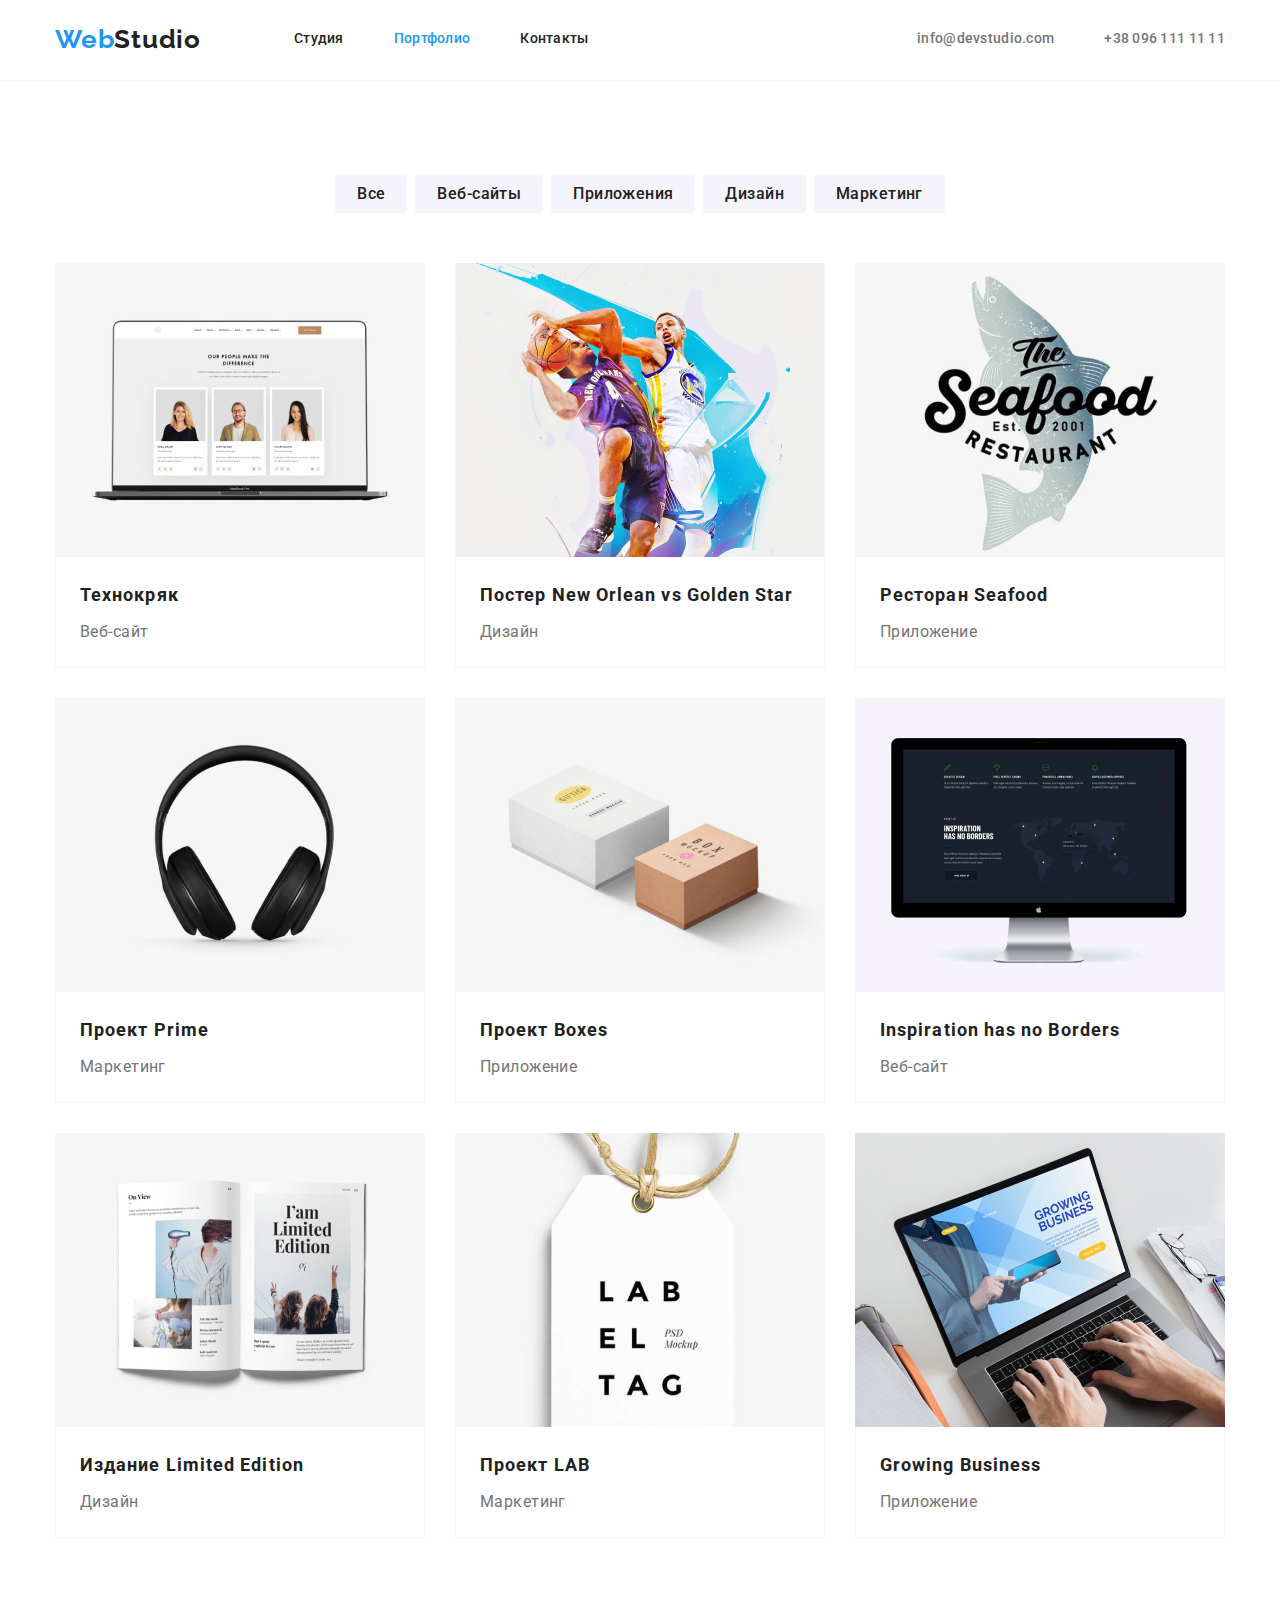
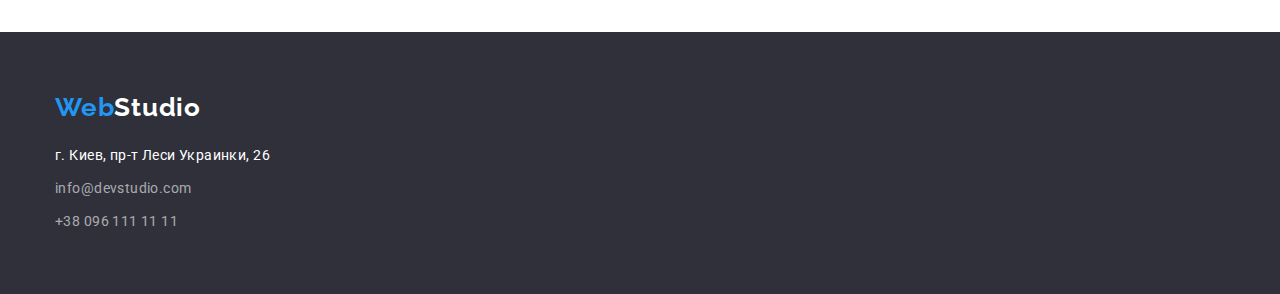
==== portfolio.html @ be69b0e4 "Копирует файлы из третьего дз" ====
<!DOCTYPE html>
<html lang="ru">
  <head>
    <meta charset="UTF-8" />
    <meta name="viewport" content="width=device-width, initial-scale=1.0" />
    <title>Портфолио</title>
    <link href="https://fonts.googleapis.com/css2?family=Raleway:wght@700&family=Roboto:wght@400;500;700;900&display=swap"
      rel="stylesheet" />
    <link rel="stylesheet" href="https://cdnjs.cloudflare.com/ajax/libs/modern-normalize/1.0.0/modern-normalize.min.css" />
    <link rel="stylesheet" href="./css/style.css" />
  </head>
  <body>
    <header class="header">
      <div class="container">
        <nav class="main-nav">
          <a class="link logo-link" href="./index.html" lang="en"><span class="web-word">Web</span>Studio</a>
    
          <ul class="nav-list list">
            <li class="item"><a class="link" href="./index.html">Студия</a></li>
            <li class="item">
              <a class="link active" href="./portfolio.html">Портфолио</a>
            </li>
            <li class="item"><a class="link" href="">Контакты</a></li>
          </ul>
        </nav>
        <address class="header-contacts">
          <a class="link" href="mailo:info@devstudio.com" lang="en">info@devstudio.com</a>
          <a class="link" href="tel:+380961111111">+38 096 111 11 11</a>
        </address>
      </div>
    </header>

    <main>
      <section class="projects-section">
        <div class="container">
          <h1 class="main-title" hidden>Наши проекты</h1>
          <ul class="list buttons">
            <li class="item">
              <button class="button" type="button">Все</button>
            </li>
            <li class="item">
              <button class="button" type="button">Веб-сайты</button>
            </li>
            <li class="item">
              <button class="button" type="button">Приложения</button>
            </li>
            <li class="item">
              <button class="button" type="button">Дизайн</button>
            </li>
            <li class="item">
              <button class="button" type="button">Маркетинг</button>
            </li>
          </ul>

          <ul class="list cards">
            <li class="card">
              <a class="link" href="">
                <div>
                  <img src="./images/project-01.jpg" alt="Ноутбук с открытым сайтом" width="370" height="294" />
                </div>
                <div class="sub-container">
                  <h2 class="title">Технокряк</h2>
                  <p class="text">Веб-сайт</p>
                </div>
              </a>
            </li>
            <li class="card">
              <a class="link" href="">
                <div>
                  <img src="./images/project-02.jpg" alt="Два баскетболиста с мячом" width="370" height="294" />
                </div>
                <div class="sub-container">
                  <h2 class="title">Постер <span lang="en">New Orlean vs Golden Star</span></h2>
                  <p class="text">Дизайн</p>
                </div>
              </a>
            </li>
            <li class="card">
              <a class="link" href="">
                <div>
                  <img src="./images/project-03.jpg" alt="Рыба с названием ресторана" width="370" height="294" />
                </div>
                <div class="sub-container">
                  <h2 class="title">Ресторан <span lang="en">Seafood</span></h2>
                  <p class="text">Приложение</p>
                </div>
              </a>
            </li>
            <li class="card">
              <a class="link" href="">
                <div>
                  <img src="./images/project-04.jpg" alt="Накладные наушники" width="370" height="294" />
                </div>
                <div class="sub-container">
                  <h2 class="title">Проект <span lang="en">Prime</span></h2>
                  <p class="text">Маркетинг</p>
                </div>
              </a>
            </li>
            <li class="card">
              <a class="link" href="">
                <div>
                  <img src="./images/project-05.jpg" alt="Две коробки с надписями" width="370" height="294" />
                </div>
                <div class="sub-container">
                  <h2 class="title">Проект <span lang="en">Boxes</span></h2>
                  <p class="text">Приложение</p>
                </div>
              </a>
            </li>
            <li class="card">
              <a class="link" href="">
                <div>
                  <img src="./images/project-06.jpg" alt="Компьютер с открытым сайтом" width="370" height="294" />
                </div>
                <div class="sub-container">
                  <h2 class="title" lang="en">Inspiration has no Borders</h2>
                  <p class="text">Веб-сайт</p>
                </div>
              </a>
            </li>
            <li class="card">
              <a class="link" href="">
                <div>
                  <img src="./images/project-07.jpg" alt="Открытый журнал" width="370" height="294" />
                </div>
                <div class="sub-container">
                  <h2 class="title">Издание <span lang="en">Limited Edition</span></h2>
                  <p class="text">Дизайн</p>
                </div>
              </a>
            </li>
            <li class="card">
              <a class="link" href="">
                <div>
                  <img src="./images/project-08.jpg" alt="Бирка" width="370" height="294" />
                </div>
                <div class="sub-container">
                  <h2 class="title">Проект <span lang="en">LAB</span></h2>
                  <p class="text">Маркетинг</p>
                </div>
              </a>
            </li>
            <li class="card">
              <a class="link" href="">
                <div>
                  <img src="./images/project-09.jpg" alt="Мужчина работает за ноутбуком" width="370" height="294" />
                </div>
                <div class="sub-container">
                  <h2 class="title" lang="en">Growing Business</h2>
                  <p class="text">Приложение</p>
                </div>
              </a>
            </li>
          </ul>
        </div>
      </section>
    </main>

    <footer class="footer">
      <div class="container">
        <div class="sub-container">
          <a class="link logo-link" href="./index.html" lang="en"><span class="web-word">Web</span>Studio</a>
          
          <address class="footer-contacts">
            <p class="text">г. Киев, пр-т Леси Украинки, 26</p>
            <a class="link" href="mailo:info@devstudio.com" lang="en">info@devstudio.com</a><br />
            <a class="link" href="tel:+380961111111">+38 096 111 11 11</a>
          </address>
        </div>
      </div>
    </footer>
  </body>
</html>
---- css/style.css ----
/* Палитра
фон:
основной #FFFFFF (белый)
вторичный #F5F4FA (сероватый)
третичный #2F303A (ближе к черному)

текст:
основной #757575 (сероватый)
заголовки #212121 (ближе к черному)
вторичный #FFFFFF (белый)
вторичный с прозрачностью rgba(255, 255, 255, 0.6)
акцент #2196F3 (голубоватый)
 */
:root {
  --primary-bg-color: #ffffff;
  --secondary-bg-color: #f5f4fa;
  --tertiary-bg-color: #2f303a;

  --primary-text-color: #757575;
  --title-text-color: #212121;
  --secondary-text-color: #ffffff;
  --secondary-text-color-alfa: rgba(255, 255, 255, 0.6);
  --accent-color: #2196f3;
}

/* Общие элементы */
*,
*::before,
*::after {
  margin: 0;
  padding: 0;
}

body {
  background-color: var(--primary-bg-color);
  color: var(--primary-text-color);

  font-family: Roboto, sans-serif;
  font-size: 14px;
  line-height: 1.71;
  letter-spacing: 0.03em;
}

img {
  display: block;
}

.list {
  list-style: none;
}

.link {
  text-decoration: none;
  font-style: normal;
}

.header-contacts,
.footer-contacts {
  font-style: normal;
}

.logo-link {
  font-family: Raleway, sans-serif;
  font-weight: 700;
  font-size: 26px;
  line-height: 1.19;
  letter-spacing: 0.03em;
}

.web-word {
  color: var(--accent-color);
}

.container {
  width: 1200px;
  margin-left: auto;
  margin-right: auto;
  padding-left: 15px;
  padding-right: 15px;
  /* outline: 1px solid tomato; */
}

/* Шапка */
.header {
  font-weight: 500;
  line-height: 1.14;
  letter-spacing: 0.02em;

  border-bottom: 1px solid var(--secondary-bg-color);
  padding-top: 24px;
  padding-bottom: 25px;
}

.header .container {
  display: flex;
  justify-content: space-between;
  align-items: center;
}

.main-nav {
  display: flex;
  align-items: center;
}

.main-nav .logo-link {
  margin-right: 93px;
}

.header .logo-link,
.nav-list .link {
  color: var(--title-text-color);
}

.nav-list {
  display: flex;
}

.nav-list .item:not(:last-child) {
  margin-right: 50px;
}

.nav-list .link.active {
  color: var(--accent-color);
}

.header-contacts {
  display: flex;
}

.header-contacts .link {
  color: var(--primary-text-color);
}

.header-contacts .link:not(:last-child) {
  margin-right: 50px;
}

.nav-list .link:hover,
.nav-list .link:focus,
.header-contacts .link:hover,
.header-contacts .link:focus {
  color: var(--accent-color);
}

/* Подвал */
.footer {
  background-color: var(--tertiary-bg-color);
  color: var(--secondary-text-color);

  padding-top: 60px;
  padding-bottom: 60px;
}

.footer .sub-container {
  width: 270px;
}

.footer .logo-link {
  color: var(--secondary-text-color);
}

.footer-contacts {
  margin-top: 20px;
}

.footer-contacts .text {
  margin-bottom: 9px;
}

.footer-contacts .link {
  color: var(--secondary-text-color-alfa);
}

.footer-contacts .link:hover,
.footer-contacts .link:focus {
  color: var(--accent-color);
}

.footer-contacts .link:not(:last-child) {
  display: inline-block;
  margin-bottom: 9px;
}

/* Контент страницы Студия */
/* Секция order */
.order-section {
  background-color: var(--tertiary-bg-color);
  color: var(--secondary-text-color);

  padding-top: 200px;
  padding-bottom: 200px;
}

.order-section .container {
  max-width: 696px;
  text-align: center;
  margin-right: auto;
  margin-left: auto;
}

.order-section .title {
  font-weight: 900;
  font-size: 44px;
  line-height: 1.36;
  text-align: center;
  letter-spacing: 0.06em;
  text-transform: uppercase;

  margin-bottom: 30px;
}

.order-section .link {
  background-color: var(--accent-color);
  color: var(--secondary-text-color);

  font-weight: 700;
  font-size: 16px;
  line-height: 1.88;
  text-align: center;
  letter-spacing: 0.06em;

  display: inline-block;
  padding: 10px 32px;
  border-radius: 4px;
}

/* Секция advantages */
/* стили не нужны, так как заголовок скрыт */
/* .advantages-section .main-title {
  color: var(--title-text-color);

  font-weight: 700;
  font-size: 36px;
  line-height: 1.17;
  text-align: center;
} */

.advantages-section {
  padding-top: 94px;
  padding-bottom: 94px;
}

.advantages-section .list {
  display: flex;
  justify-content: space-between;
}

.advantages-section .item {
  width: calc((100% - 3 * 30px) / 4);
}

.advantages-section .title {
  color: var(--title-text-color);

  font-weight: 700;
  font-size: 14px;
  line-height: 1.14;
  text-transform: uppercase;

  margin-bottom: 10px;
}

/* Секция work-description (чем мы занимаемся) */
.work-description-section {
  padding-top: 94px;
  padding-bottom: 94px;
}

.work-description-section .title {
  color: var(--title-text-color);

  font-weight: 700;
  font-size: 36px;
  line-height: 1.17;
  text-align: center;

  margin-bottom: 50px;
}

.work-description-section .list {
  display: flex;
  justify-content: space-between;
}

.work-description-section .item {
  width: 370px;
  height: 294px;
}

/* Секция team */
.team-section {
  background-color: var(--secondary-bg-color);

  padding-top: 94px;
  padding-bottom: 94px;
}

.team-section .main-title {
  color: var(--title-text-color);

  font-weight: 700;
  font-size: 36px;
  line-height: 1.17;
  text-align: center;

  margin-bottom: 50px;
}

.team-section .list {
  display: flex;
  justify-content: space-between;
}

.team-section .card {
  background-color: var(--primary-bg-color);
  border-radius: 0px 0px 4px 4px;

  width: calc((100% - 3 * 30px) / 4);
  padding-bottom: 30px;
}

.team-section .title {
  color: var(--title-text-color);

  font-weight: 500;
  font-size: 16px;
  line-height: 1.19;
  text-align: center;

  margin-top: 30px;
  margin-bottom: 10px;
}

.team-section .text {
  font-size: 16px;
  line-height: 1.19;
  text-align: center;
}

/* Контент страницы Портфолио */
/* Секция projects */
.projects-section {
  padding-top: 94px;
  padding-bottom: 94px;
}

.projects-section .buttons {
  margin-bottom: 50px;

  display: flex;
  justify-content: center;
}

.projects-section .button {
  background-color: var(--secondary-bg-color);
  color: var(--title-text-color);

  font-weight: 500;
  font-size: 16px;
  line-height: 1.63;
  letter-spacing: inherit;
  text-align: center;

  border-style: none;
  border-radius: 4px;
  padding: 6px 22px;
}

.projects-section .item:not(:last-child) {
  margin-right: 8px;
}

.projects-section .button:hover,
.projects-section .button:focus {
  background-color: var(--accent-color);
  color: var(--secondary-text-color);
}

/* стили не нужны, так как заголовок скрыт */
/* .projects-section .main-title {
  color: var(--title-text-color);

  font-weight: 700;
  font-size: 36px;
  line-height: 1.17;
  text-align: center;
} */

.projects-section .cards {
  display: flex;
  flex-wrap: wrap;
}

.projects-section .card {
  width: calc((100% - 2 * 30px) / 3);
}

/* всем карточкам, кроме 3-х последних */
.projects-section .card:not(:nth-last-child(-n + 3)) {
  margin-bottom: 30px;
}

/* всем карточкам, кроме каждой 3-й */
.projects-section .card:not(:nth-child(3n)) {
  margin-right: 30px;
}

.projects-section .sub-container {
  border-bottom: 1px solid var(--secondary-bg-color);
  border-left: 1px solid var(--secondary-bg-color);
  border-right: 1px solid var(--secondary-bg-color);

  padding: 20px 24px;
}

.projects-section .title {
  color: var(--title-text-color);

  font-weight: 700;
  font-size: 18px;
  line-height: 2;
  letter-spacing: 0.06em;

  margin-bottom: 4px;
}

.projects-section .text {
  color: var(--primary-text-color);

  font-size: 16px;
  line-height: 1.88;
}
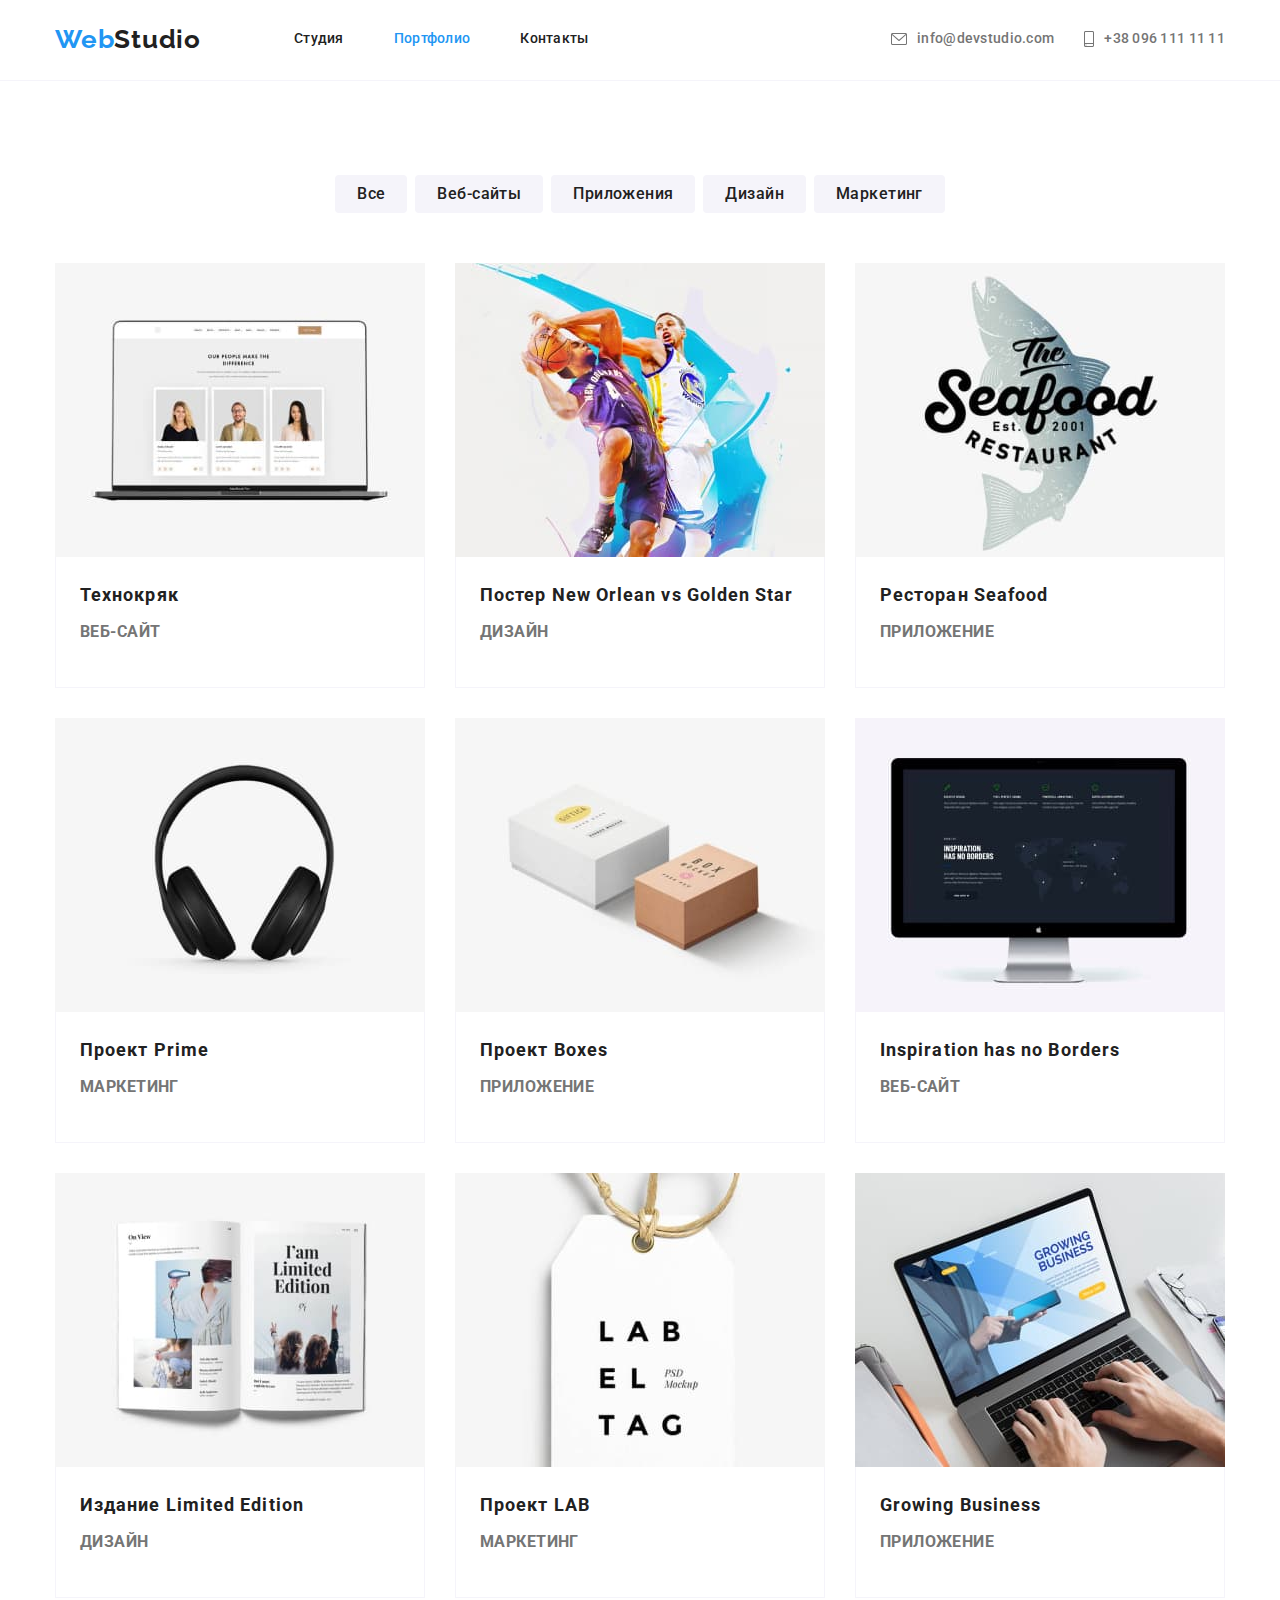
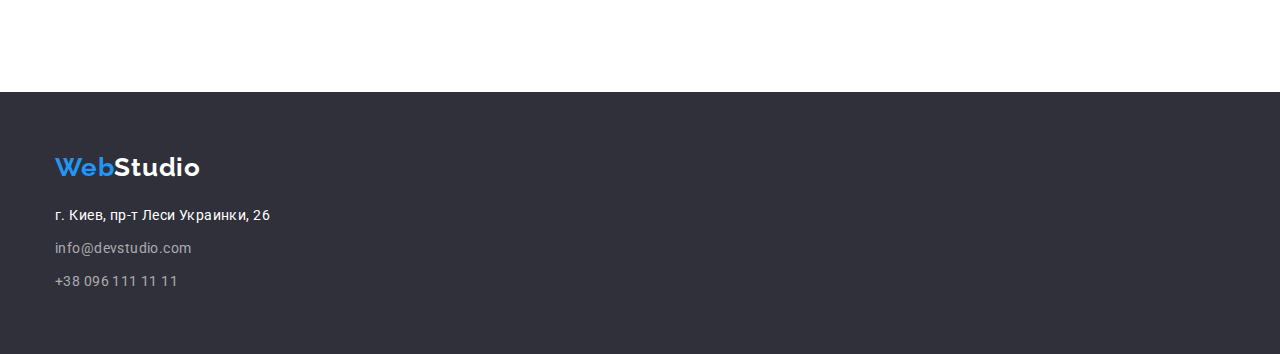
==== commit bba7752b: "Добавляет фон, декоративные эффекты и элементы" ====
--- a/portfolio.html
+++ b/portfolio.html
@@ -1,174 +1,178 @@
 <!DOCTYPE html>
 <html lang="ru">
-  <head>
-    <meta charset="UTF-8" />
-    <meta name="viewport" content="width=device-width, initial-scale=1.0" />
-    <title>Портфолио</title>
-    <link href="https://fonts.googleapis.com/css2?family=Raleway:wght@700&family=Roboto:wght@400;500;700;900&display=swap"
-      rel="stylesheet" />
-    <link rel="stylesheet" href="https://cdnjs.cloudflare.com/ajax/libs/modern-normalize/1.0.0/modern-normalize.min.css" />
-    <link rel="stylesheet" href="./css/style.css" />
-  </head>
-  <body>
-    <header class="header">
+
+<head>
+  <meta charset="UTF-8" />
+  <meta name="viewport" content="width=device-width, initial-scale=1.0" />
+  <title>Портфолио</title>
+  <link href="https://fonts.googleapis.com/css2?family=Raleway:wght@700&family=Roboto:wght@400;500;700;900&display=swap"
+    rel="stylesheet" />
+  <link rel="stylesheet"
+    href="https://cdnjs.cloudflare.com/ajax/libs/modern-normalize/1.0.0/modern-normalize.min.css" />
+  <link rel="stylesheet" href="./css/style.css" />
+</head>
+
+<body>
+  <header class="header">
+    <div class="container">
+      <nav class="main-nav">
+        <a class="link logo-link" href="./index.html" lang="en"><span class="web-word">Web</span>Studio</a>
+
+        <ul class="nav-list list">
+          <li class="item"><a class="link" href="./index.html">Студия</a></li>
+          <li class="item">
+            <a class="link active" href="./portfolio.html">Портфолио</a>
+          </li>
+          <li class="item"><a class="link" href="">Контакты</a></li>
+        </ul>
+      </nav>
+      <address class="header-contacts">
+        <a class="link envelope" href="mailo:info@devstudio.com" lang="en">info@devstudio.com</a>
+        <a class="link smartphone" href="tel:+380961111111">+38 096 111 11 11</a>
+      </address>
+    </div>
+  </header>
+
+  <main>
+    <section class="projects-section">
       <div class="container">
-        <nav class="main-nav">
-          <a class="link logo-link" href="./index.html" lang="en"><span class="web-word">Web</span>Studio</a>
-    
-          <ul class="nav-list list">
-            <li class="item"><a class="link" href="./index.html">Студия</a></li>
-            <li class="item">
-              <a class="link active" href="./portfolio.html">Портфолио</a>
-            </li>
-            <li class="item"><a class="link" href="">Контакты</a></li>
-          </ul>
-        </nav>
-        <address class="header-contacts">
-          <a class="link" href="mailo:info@devstudio.com" lang="en">info@devstudio.com</a>
+        <h1 class="main-title" hidden>Наши проекты</h1>
+        <ul class="list buttons">
+          <li class="item">
+            <button class="button" type="button">Все</button>
+          </li>
+          <li class="item">
+            <button class="button" type="button">Веб-сайты</button>
+          </li>
+          <li class="item">
+            <button class="button" type="button">Приложения</button>
+          </li>
+          <li class="item">
+            <button class="button" type="button">Дизайн</button>
+          </li>
+          <li class="item">
+            <button class="button" type="button">Маркетинг</button>
+          </li>
+        </ul>
+
+        <ul class="list cards">
+          <li class="card">
+            <a class="link" href="">
+              <div>
+                <img src="./images/project-01.jpg" alt="Ноутбук с открытым сайтом" width="370" height="294" />
+              </div>
+              <div class="sub-container">
+                <h2 class="title">Технокряк</h2>
+                <p class="text">Веб-сайт</p>
+              </div>
+            </a>
+          </li>
+          <li class="card">
+            <a class="link" href="">
+              <div>
+                <img src="./images/project-02.jpg" alt="Два баскетболиста с мячом" width="370" height="294" />
+              </div>
+              <div class="sub-container">
+                <h2 class="title">Постер <span lang="en">New Orlean vs Golden Star</span></h2>
+                <p class="text">Дизайн</p>
+              </div>
+            </a>
+          </li>
+          <li class="card">
+            <a class="link" href="">
+              <div>
+                <img src="./images/project-03.jpg" alt="Рыба с названием ресторана" width="370" height="294" />
+              </div>
+              <div class="sub-container">
+                <h2 class="title">Ресторан <span lang="en">Seafood</span></h2>
+                <p class="text">Приложение</p>
+              </div>
+            </a>
+          </li>
+          <li class="card">
+            <a class="link" href="">
+              <div>
+                <img src="./images/project-04.jpg" alt="Накладные наушники" width="370" height="294" />
+              </div>
+              <div class="sub-container">
+                <h2 class="title">Проект <span lang="en">Prime</span></h2>
+                <p class="text">Маркетинг</p>
+              </div>
+            </a>
+          </li>
+          <li class="card">
+            <a class="link" href="">
+              <div>
+                <img src="./images/project-05.jpg" alt="Две коробки с надписями" width="370" height="294" />
+              </div>
+              <div class="sub-container">
+                <h2 class="title">Проект <span lang="en">Boxes</span></h2>
+                <p class="text">Приложение</p>
+              </div>
+            </a>
+          </li>
+          <li class="card">
+            <a class="link" href="">
+              <div>
+                <img src="./images/project-06.jpg" alt="Компьютер с открытым сайтом" width="370" height="294" />
+              </div>
+              <div class="sub-container">
+                <h2 class="title" lang="en">Inspiration has no Borders</h2>
+                <p class="text">Веб-сайт</p>
+              </div>
+            </a>
+          </li>
+          <li class="card">
+            <a class="link" href="">
+              <div>
+                <img src="./images/project-07.jpg" alt="Открытый журнал" width="370" height="294" />
+              </div>
+              <div class="sub-container">
+                <h2 class="title">Издание <span lang="en">Limited Edition</span></h2>
+                <p class="text">Дизайн</p>
+              </div>
+            </a>
+          </li>
+          <li class="card">
+            <a class="link" href="">
+              <div>
+                <img src="./images/project-08.jpg" alt="Бирка" width="370" height="294" />
+              </div>
+              <div class="sub-container">
+                <h2 class="title">Проект <span lang="en">LAB</span></h2>
+                <p class="text">Маркетинг</p>
+              </div>
+            </a>
+          </li>
+          <li class="card">
+            <a class="link" href="">
+              <div>
+                <img src="./images/project-09.jpg" alt="Мужчина работает за ноутбуком" width="370" height="294" />
+              </div>
+              <div class="sub-container">
+                <h2 class="title" lang="en">Growing Business</h2>
+                <p class="text">Приложение</p>
+              </div>
+            </a>
+          </li>
+        </ul>
+      </div>
+    </section>
+  </main>
+
+  <footer class="footer">
+    <div class="container">
+      <div class="sub-container">
+        <a class="link logo-link" href="./index.html" lang="en"><span class="web-word">Web</span>Studio</a>
+
+        <address class="footer-contacts">
+          <p class="text">г. Киев, пр-т Леси Украинки, 26</p>
+          <a class="link" href="mailo:info@devstudio.com" lang="en">info@devstudio.com</a><br />
           <a class="link" href="tel:+380961111111">+38 096 111 11 11</a>
         </address>
       </div>
-    </header>
+    </div>
+  </footer>
+</body>
 
-    <main>
-      <section class="projects-section">
-        <div class="container">
-          <h1 class="main-title" hidden>Наши проекты</h1>
-          <ul class="list buttons">
-            <li class="item">
-              <button class="button" type="button">Все</button>
-            </li>
-            <li class="item">
-              <button class="button" type="button">Веб-сайты</button>
-            </li>
-            <li class="item">
-              <button class="button" type="button">Приложения</button>
-            </li>
-            <li class="item">
-              <button class="button" type="button">Дизайн</button>
-            </li>
-            <li class="item">
-              <button class="button" type="button">Маркетинг</button>
-            </li>
-          </ul>
-
-          <ul class="list cards">
-            <li class="card">
-              <a class="link" href="">
-                <div>
-                  <img src="./images/project-01.jpg" alt="Ноутбук с открытым сайтом" width="370" height="294" />
-                </div>
-                <div class="sub-container">
-                  <h2 class="title">Технокряк</h2>
-                  <p class="text">Веб-сайт</p>
-                </div>
-              </a>
-            </li>
-            <li class="card">
-              <a class="link" href="">
-                <div>
-                  <img src="./images/project-02.jpg" alt="Два баскетболиста с мячом" width="370" height="294" />
-                </div>
-                <div class="sub-container">
-                  <h2 class="title">Постер <span lang="en">New Orlean vs Golden Star</span></h2>
-                  <p class="text">Дизайн</p>
-                </div>
-              </a>
-            </li>
-            <li class="card">
-              <a class="link" href="">
-                <div>
-                  <img src="./images/project-03.jpg" alt="Рыба с названием ресторана" width="370" height="294" />
-                </div>
-                <div class="sub-container">
-                  <h2 class="title">Ресторан <span lang="en">Seafood</span></h2>
-                  <p class="text">Приложение</p>
-                </div>
-              </a>
-            </li>
-            <li class="card">
-              <a class="link" href="">
-                <div>
-                  <img src="./images/project-04.jpg" alt="Накладные наушники" width="370" height="294" />
-                </div>
-                <div class="sub-container">
-                  <h2 class="title">Проект <span lang="en">Prime</span></h2>
-                  <p class="text">Маркетинг</p>
-                </div>
-              </a>
-            </li>
-            <li class="card">
-              <a class="link" href="">
-                <div>
-                  <img src="./images/project-05.jpg" alt="Две коробки с надписями" width="370" height="294" />
-                </div>
-                <div class="sub-container">
-                  <h2 class="title">Проект <span lang="en">Boxes</span></h2>
-                  <p class="text">Приложение</p>
-                </div>
-              </a>
-            </li>
-            <li class="card">
-              <a class="link" href="">
-                <div>
-                  <img src="./images/project-06.jpg" alt="Компьютер с открытым сайтом" width="370" height="294" />
-                </div>
-                <div class="sub-container">
-                  <h2 class="title" lang="en">Inspiration has no Borders</h2>
-                  <p class="text">Веб-сайт</p>
-                </div>
-              </a>
-            </li>
-            <li class="card">
-              <a class="link" href="">
-                <div>
-                  <img src="./images/project-07.jpg" alt="Открытый журнал" width="370" height="294" />
-                </div>
-                <div class="sub-container">
-                  <h2 class="title">Издание <span lang="en">Limited Edition</span></h2>
-                  <p class="text">Дизайн</p>
-                </div>
-              </a>
-            </li>
-            <li class="card">
-              <a class="link" href="">
-                <div>
-                  <img src="./images/project-08.jpg" alt="Бирка" width="370" height="294" />
-                </div>
-                <div class="sub-container">
-                  <h2 class="title">Проект <span lang="en">LAB</span></h2>
-                  <p class="text">Маркетинг</p>
-                </div>
-              </a>
-            </li>
-            <li class="card">
-              <a class="link" href="">
-                <div>
-                  <img src="./images/project-09.jpg" alt="Мужчина работает за ноутбуком" width="370" height="294" />
-                </div>
-                <div class="sub-container">
-                  <h2 class="title" lang="en">Growing Business</h2>
-                  <p class="text">Приложение</p>
-                </div>
-              </a>
-            </li>
-          </ul>
-        </div>
-      </section>
-    </main>
-
-    <footer class="footer">
-      <div class="container">
-        <div class="sub-container">
-          <a class="link logo-link" href="./index.html" lang="en"><span class="web-word">Web</span>Studio</a>
-          
-          <address class="footer-contacts">
-            <p class="text">г. Киев, пр-т Леси Украинки, 26</p>
-            <a class="link" href="mailo:info@devstudio.com" lang="en">info@devstudio.com</a><br />
-            <a class="link" href="tel:+380961111111">+38 096 111 11 11</a>
-          </address>
-        </div>
-      </div>
-    </footer>
-  </body>
-</html>
+</html>--- a/css/style.css
+++ b/css/style.css
@@ -129,10 +129,29 @@
 
 .header-contacts .link {
   color: var(--primary-text-color);
+  display: inline-flex;
 }
 
 .header-contacts .link:not(:last-child) {
-  margin-right: 50px;
+  margin-right: 30px;
+}
+
+.header-contacts .link::before {
+  content: "";
+  margin-right: 10px;
+  align-self: center;
+}
+
+.envelope::before {
+  width: 16px;
+  height: 12px;
+  background-image: url(../images/envelope.svg);
+}
+
+.smartphone::before {
+  width: 10px;
+  height: 16px;
+  background-image: url(../images/smartphone.svg);
 }
 
 .nav-list .link:hover,
@@ -151,8 +170,17 @@
   padding-bottom: 60px;
 }
 
+.footer .container {
+  display: flex;
+  justify-content: flex-start;
+}
+
 .footer .sub-container {
   width: 270px;
+}
+
+.footer .sub-container:not(:last-child) {
+  margin-right: 30px;
 }
 
 .footer .logo-link {
@@ -181,11 +209,52 @@
   margin-bottom: 9px;
 }
 
+.sub-container.social {
+  padding-top: 12px;
+}
+
+.sub-container > .text {
+  line-height: 1.14;
+  font-weight: 700;
+  text-transform: uppercase;
+  margin-bottom: 20px;
+}
+
+.sub-container .link-list {
+  display: flex;
+  height: 44px;
+}
+
+.sub-container .item-link:not(:last-child) {
+  margin-right: 10px;
+}
+
+.sub-container .social-link {
+  display: inline-block;
+  padding: 12px;
+  border-radius: 50%;
+  background-color: rgba(255, 255, 255, 0.1);
+}
+
+.sub-container .social-link:hover,
+.sub-container .social-link:focus {
+  background-color: var(--accent-color);
+}
+
 /* Контент страницы Студия */
 /* Секция order */
 .order-section {
+  color: var(--secondary-text-color);
   background-color: var(--tertiary-bg-color);
-  color: var(--secondary-text-color);
+
+  background-image: linear-gradient(
+      to right,
+      rgba(47, 48, 58, 0.4),
+      rgba(47, 48, 58, 0.4)
+    ),
+    url(../images/bg-01.jpg);
+  background-repeat: no-repeat;
+  background-position: center;
 
   padding-top: 200px;
   padding-bottom: 200px;
@@ -249,6 +318,33 @@
   width: calc((100% - 3 * 30px) / 4);
 }
 
+.advantages-section .item::before {
+  content: "";
+  display: block;
+  height: 120px;
+  border-radius: 4px;
+  background-color: var(--secondary-bg-color);
+  margin-bottom: 30px;
+  background-repeat: no-repeat;
+  background-position: center;
+}
+
+.antenna::before {
+  background-image: url(../images/antenna.svg);
+}
+
+.clock::before {
+  background-image: url(../images/clock.svg);
+}
+
+.diagram::before {
+  background-image: url(../images/diagram.svg);
+}
+
+.astronaut::before {
+  background-image: url(../images/astronaut.svg);
+}
+
 .advantages-section .title {
   color: var(--title-text-color);
 
@@ -306,13 +402,15 @@
   margin-bottom: 50px;
 }
 
-.team-section .list {
+.team-section .team-list {
   display: flex;
   justify-content: space-between;
 }
 
 .team-section .card {
   background-color: var(--primary-bg-color);
+  box-shadow: 0px 1px 3px rgba(0, 0, 0, 0.12), 0px 1px 1px rgba(0, 0, 0, 0.14),
+    0px 2px 1px rgba(0, 0, 0, 0.2);
   border-radius: 0px 0px 4px 4px;
 
   width: calc((100% - 3 * 30px) / 4);
@@ -335,6 +433,72 @@
   font-size: 16px;
   line-height: 1.19;
   text-align: center;
+  margin-bottom: 16px;
+}
+
+.team-section .link-list {
+  padding-left: 32px;
+  padding-right: 32px;
+  display: flex;
+  justify-content: space-between;
+}
+
+.team-section .item-link {
+  height: 44px;
+  width: calc((100% - 3 * 10px) / 4);
+}
+
+.team-section .social-link {
+  display: inline-block;
+  padding: 12px;
+  border-radius: 50%;
+}
+
+.team-section .social-link:hover,
+.team-section .social-link:focus {
+  background-color: var(--accent-color);
+}
+
+/* .team-section .social-link:hover,
+.team-section .social-link:focus {
+  background-color: var(--accent-color);
+} */
+
+/* Секция клиенты */
+.clients-section {
+  padding-top: 94px;
+  padding-bottom: 94px;
+}
+
+.clients-section .title {
+  color: var(--title-text-color);
+
+  font-weight: 700;
+  font-size: 36px;
+  line-height: 1.17;
+  text-align: center;
+
+  margin-bottom: 50px;
+}
+
+.clients-section .list {
+  display: flex;
+  justify-content: space-between;
+}
+
+.clients-section .company {
+  width: calc((100% - 5 * 30px) / 6);
+  height: 90px;
+  border: 1px solid #afb1b8;
+  border-radius: 4px;
+  display: inline-flex;
+  justify-content: center;
+  align-items: center;
+}
+
+.clients-section .company:hover,
+.clients-section .company:focus {
+  border-color: var(--accent-color);
 }
 
 /* Контент страницы Портфолио */
@@ -395,6 +559,12 @@
   width: calc((100% - 2 * 30px) / 3);
 }
 
+.projects-section .card:hover,
+.projects-section .card:focus {
+  box-shadow: 0px 1px 1px rgba(0, 0, 0, 0.12), 0px 4px 4px rgba(0, 0, 0, 0.06),
+    1px 4px 6px rgba(0, 0, 0, 0.16);
+}
+
 /* всем карточкам, кроме 3-х последних */
 .projects-section .card:not(:nth-last-child(-n + 3)) {
   margin-bottom: 30px;
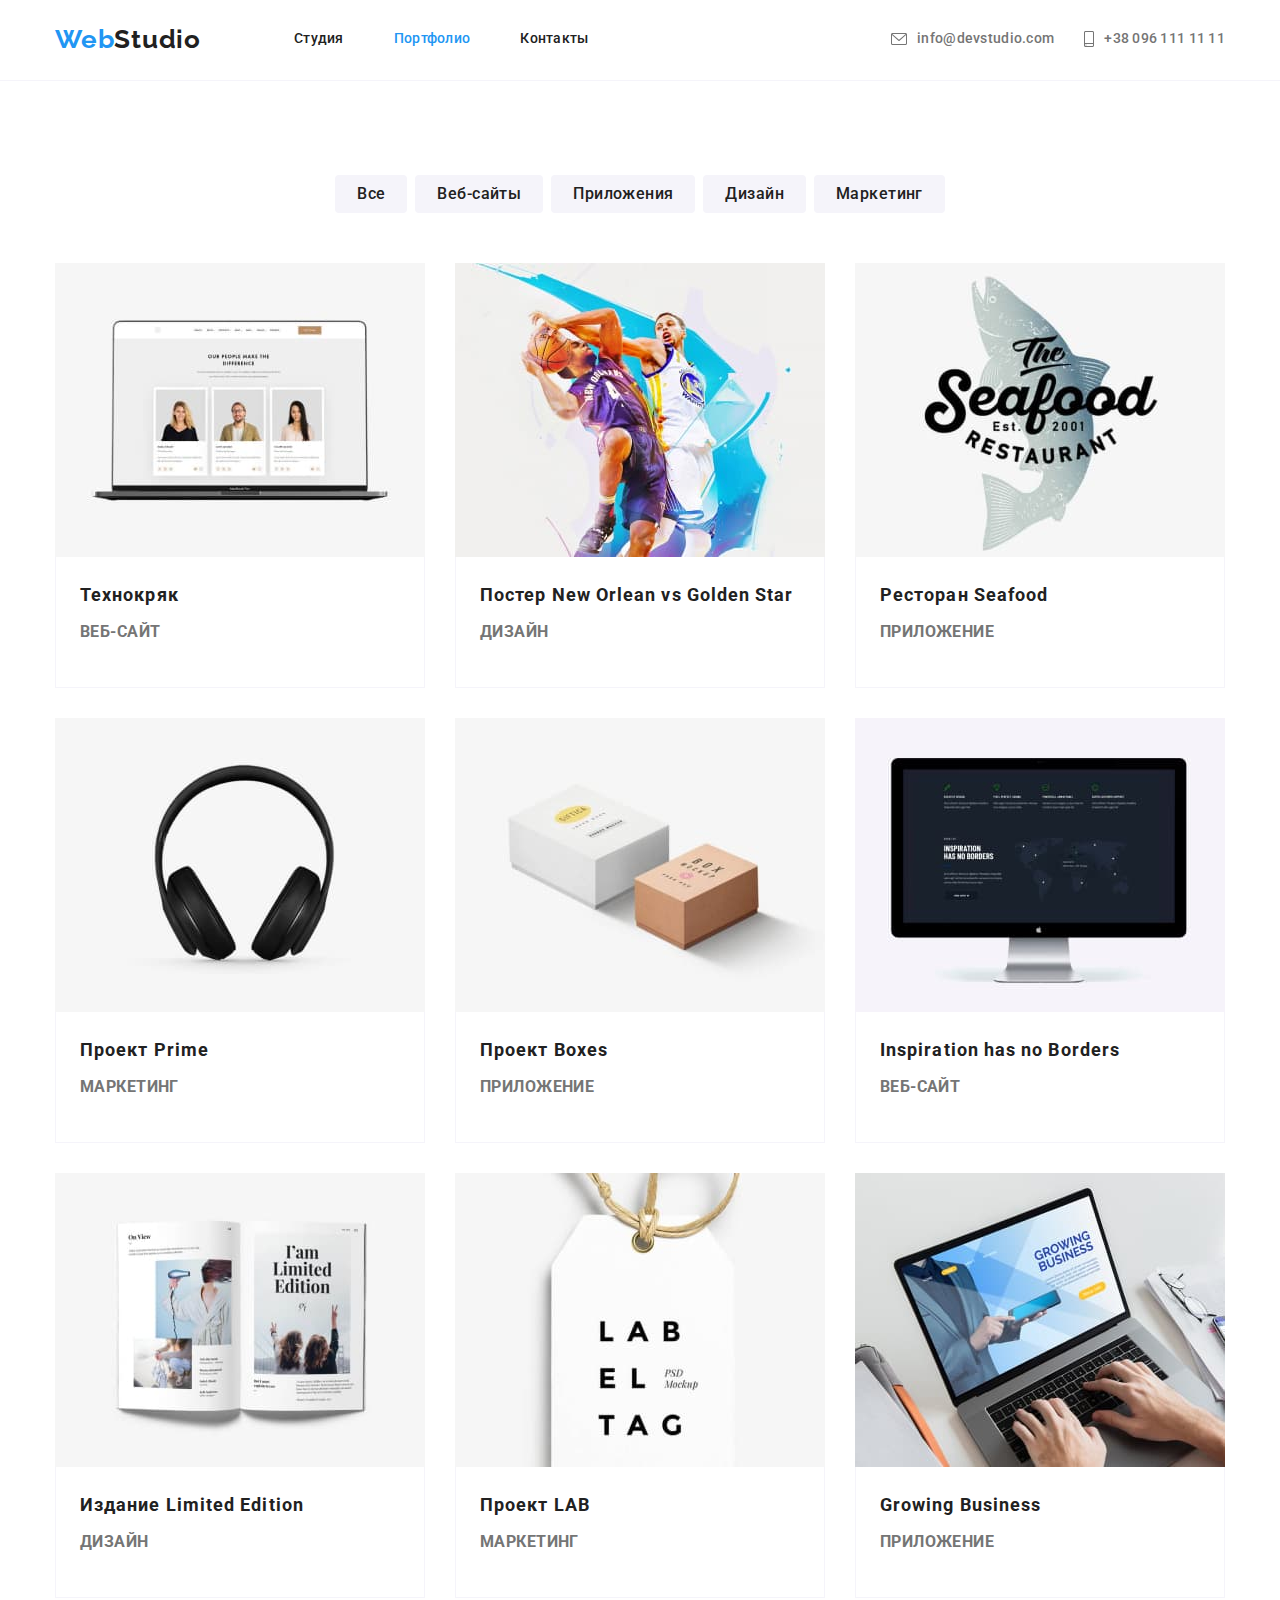
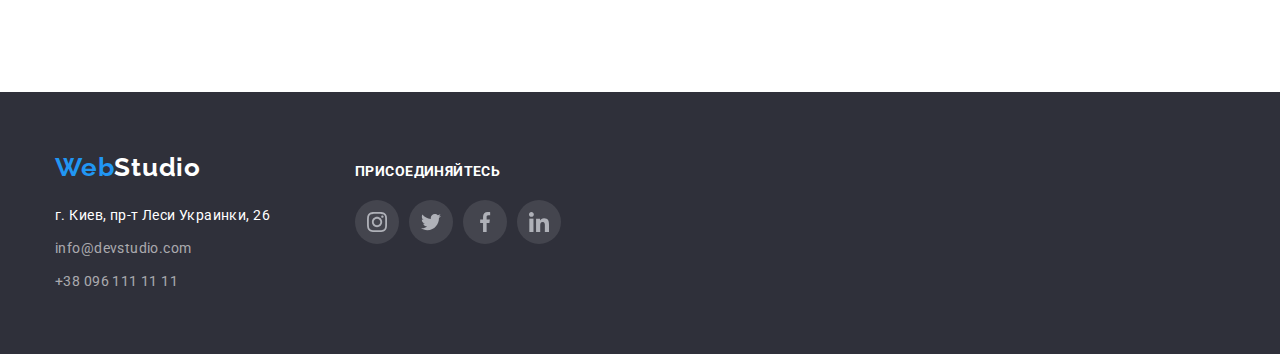
==== commit dd93f0a7: "Добавляет редактированный футер на страницу портфолио" ====
--- a/portfolio.html
+++ b/portfolio.html
@@ -164,13 +164,34 @@
     <div class="container">
       <div class="sub-container">
         <a class="link logo-link" href="./index.html" lang="en"><span class="web-word">Web</span>Studio</a>
-
+  
         <address class="footer-contacts">
           <p class="text">г. Киев, пр-т Леси Украинки, 26</p>
           <a class="link" href="mailo:info@devstudio.com" lang="en">info@devstudio.com</a><br />
           <a class="link" href="tel:+380961111111">+38 096 111 11 11</a>
         </address>
       </div>
+      <div class="sub-container social">
+        <p class="text">Присоединяйтесь</p>
+        <ul class="list link-list">
+          <li class="item-link">
+            <a class="social-link" href=""><img src="./images/instagram.svg" alt="instagram" width="20" height="20"
+                lang="en"></a>
+          </li>
+          <li class="item-link">
+            <a class="social-link" href=""><img src="./images/twitter.svg" alt="twitter" width="20" height="20"
+                lang="en"></a>
+          </li>
+          <li class="item-link">
+            <a class="social-link" href=""><img src="./images/facebook.svg" alt="facebook" width="20" height="20"
+                lang="en"></a>
+          </li>
+          <li class="item-link">
+            <a class="social-link" href=""><img src="./images/linkedin.svg" alt="linkedin" width="20" height="20"
+                lang="en"></a>
+          </li>
+        </ul>
+      </div>
     </div>
   </footer>
 </body>
--- a/css/style.css
+++ b/css/style.css
@@ -459,11 +459,6 @@
   background-color: var(--accent-color);
 }
 
-/* .team-section .social-link:hover,
-.team-section .social-link:focus {
-  background-color: var(--accent-color);
-} */
-
 /* Секция клиенты */
 .clients-section {
   padding-top: 94px;
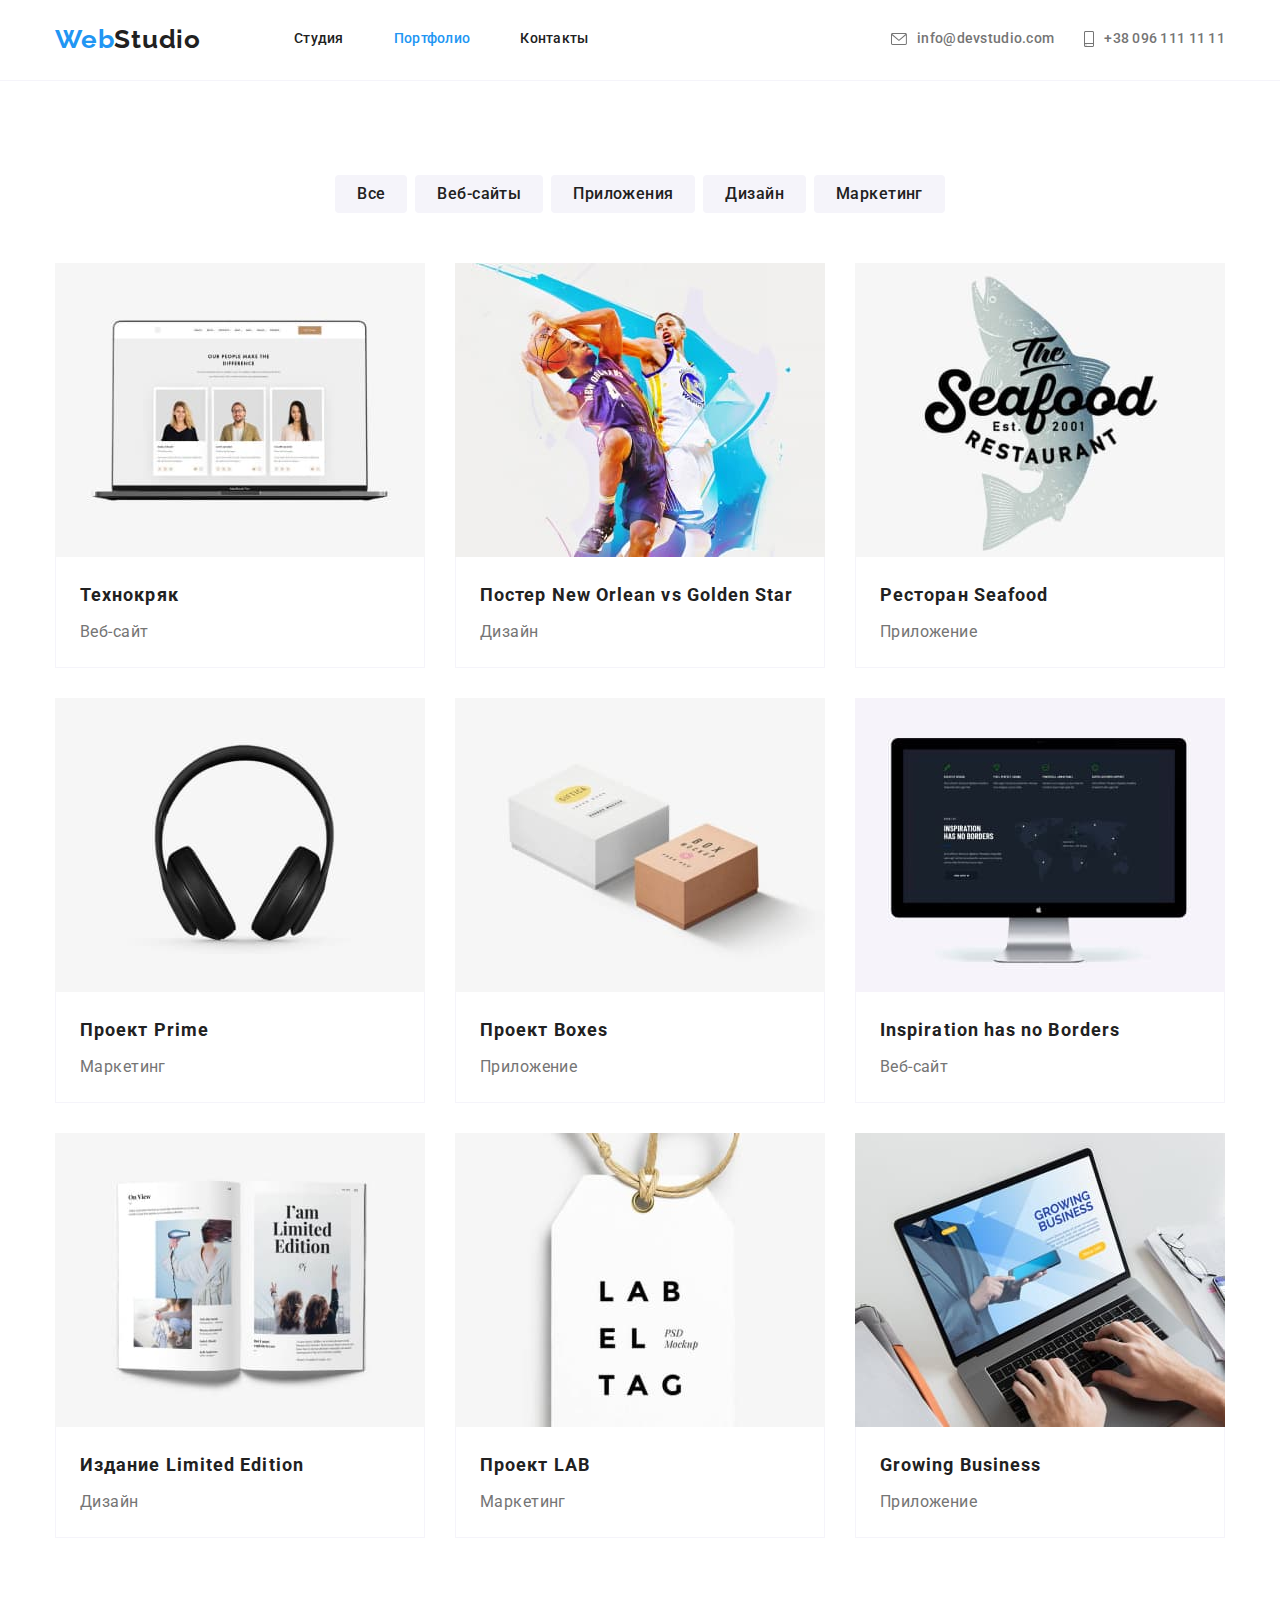
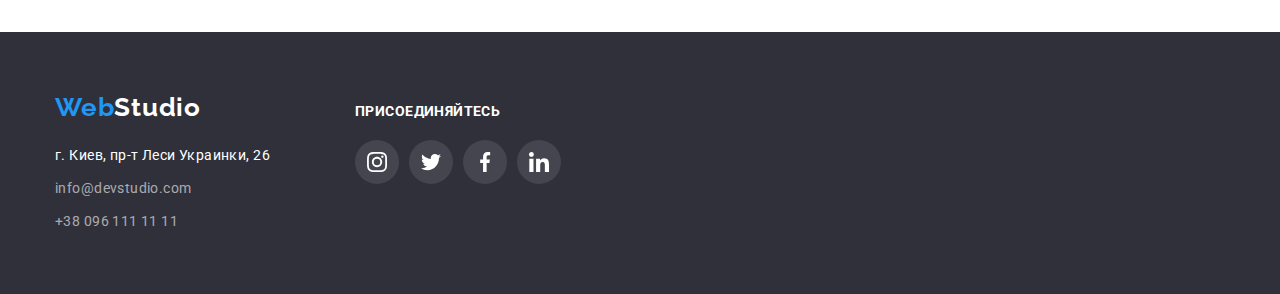
==== commit 1eae01bd: "Добавляет векторные иконки спрайтом" ====
--- a/portfolio.html
+++ b/portfolio.html
@@ -27,8 +27,18 @@
         </ul>
       </nav>
       <address class="header-contacts">
-        <a class="link envelope" href="mailo:info@devstudio.com" lang="en">info@devstudio.com</a>
-        <a class="link smartphone" href="tel:+380961111111">+38 096 111 11 11</a>
+        <a class="link" href="mailo:info@devstudio.com">
+          <svg class="envelope">
+            <use href="./images/sprite.svg#icon-envelope"></use>
+          </svg>
+          <p lang="en">info@devstudio.com</p>
+        </a>
+        <a class="link" href="tel:+380961111111">
+          <svg class="smartphone">
+            <use href="./images/sprite.svg#icon-smartphone"></use>
+          </svg>
+          <p>+38 096 111 11 11</p>
+        </a>
       </address>
     </div>
   </header>
@@ -175,20 +185,32 @@
         <p class="text">Присоединяйтесь</p>
         <ul class="list link-list">
           <li class="item-link">
-            <a class="social-link" href=""><img src="./images/instagram.svg" alt="instagram" width="20" height="20"
-                lang="en"></a>
-          </li>
-          <li class="item-link">
-            <a class="social-link" href=""><img src="./images/twitter.svg" alt="twitter" width="20" height="20"
-                lang="en"></a>
-          </li>
-          <li class="item-link">
-            <a class="social-link" href=""><img src="./images/facebook.svg" alt="facebook" width="20" height="20"
-                lang="en"></a>
-          </li>
-          <li class="item-link">
-            <a class="social-link" href=""><img src="./images/linkedin.svg" alt="linkedin" width="20" height="20"
-                lang="en"></a>
+            <a class="social-link" href="">
+              <svg class="icon-footer">
+                <use href="./images/sprite.svg#icon-instagram"></use>
+              </svg>
+            </a>
+          </li>
+          <li class="item-link">
+            <a class="social-link" href="">
+              <svg class="icon-footer">
+                <use href="./images/sprite.svg#icon-twitter"></use>
+              </svg>
+            </a>
+          </li>
+          <li class="item-link">
+            <a class="social-link" href="">
+              <svg class="icon-footer">
+                <use href="./images/sprite.svg#icon-facebook"></use>
+              </svg>
+            </a>
+          </li>
+          <li class="item-link">
+            <a class="social-link" href="">
+              <svg class="icon-footer">
+                <use href="./images/sprite.svg#icon-linkedin"></use>
+              </svg>
+            </a>
           </li>
         </ul>
       </div>
--- a/css/style.css
+++ b/css/style.css
@@ -77,7 +77,6 @@
   margin-right: auto;
   padding-left: 15px;
   padding-right: 15px;
-  /* outline: 1px solid tomato; */
 }
 
 /* Шапка */
@@ -129,29 +128,27 @@
 
 .header-contacts .link {
   color: var(--primary-text-color);
-  display: inline-flex;
+  display: flex;
+  align-items: center;
 }
 
 .header-contacts .link:not(:last-child) {
   margin-right: 30px;
 }
 
-.header-contacts .link::before {
-  content: "";
+.header-contacts svg {
+  fill: var(--primary-text-color);
   margin-right: 10px;
-  align-self: center;
-}
-
-.envelope::before {
+}
+
+.header-contacts .envelope {
   width: 16px;
   height: 12px;
-  background-image: url(../images/envelope.svg);
-}
-
-.smartphone::before {
+}
+
+.header-contacts .smartphone {
   width: 10px;
   height: 16px;
-  background-image: url(../images/smartphone.svg);
 }
 
 .nav-list .link:hover,
@@ -161,6 +158,11 @@
   color: var(--accent-color);
 }
 
+.header-contacts .link:hover svg,
+.header-contacts .link:focus svg {
+  fill: var(--accent-color);
+}
+
 /* Подвал */
 .footer {
   background-color: var(--tertiary-bg-color);
@@ -213,7 +215,7 @@
   padding-top: 12px;
 }
 
-.sub-container > .text {
+.social .text {
   line-height: 1.14;
   font-weight: 700;
   text-transform: uppercase;
@@ -222,7 +224,6 @@
 
 .sub-container .link-list {
   display: flex;
-  height: 44px;
 }
 
 .sub-container .item-link:not(:last-child) {
@@ -230,10 +231,14 @@
 }
 
 .sub-container .social-link {
-  display: inline-block;
+  display: flex;
   padding: 12px;
   border-radius: 50%;
   background-color: rgba(255, 255, 255, 0.1);
+}
+
+.social .icon-footer {
+  fill: var(--primary-bg-color);
 }
 
 .sub-container .social-link:hover,
@@ -248,13 +253,13 @@
   background-color: var(--tertiary-bg-color);
 
   background-image: linear-gradient(
-      to right,
       rgba(47, 48, 58, 0.4),
       rgba(47, 48, 58, 0.4)
     ),
     url(../images/bg-01.jpg);
   background-repeat: no-repeat;
   background-position: center;
+  background-size: cover;
 
   padding-top: 200px;
   padding-bottom: 200px;
@@ -449,14 +454,25 @@
 }
 
 .team-section .social-link {
-  display: inline-block;
+  display: flex;
   padding: 12px;
   border-radius: 50%;
+}
+
+.social-link svg {
+  width: 20px;
+  height: 20px;
+  fill: #afb1b8;
 }
 
 .team-section .social-link:hover,
 .team-section .social-link:focus {
   background-color: var(--accent-color);
+}
+
+.team-section .social-link:hover svg,
+.team-section .social-link:focus svg {
+  fill: var(--primary-bg-color);
 }
 
 /* Секция клиенты */
@@ -486,14 +502,53 @@
   height: 90px;
   border: 1px solid #afb1b8;
   border-radius: 4px;
-  display: inline-flex;
+  display: flex;
   justify-content: center;
   align-items: center;
+}
+
+.company svg {
+  fill: #afb1b8;
+}
+
+.company-01 svg {
+  width: 44.27px;
+  height: 49.23px;
+}
+
+.company-02 svg {
+  width: 40px;
+  height: 52px;
+}
+
+.company-03 svg {
+  width: 41px;
+  height: 42.6px;
+}
+
+.company-04 svg {
+  width: 79.66px;
+  height: 42.02px;
+}
+
+.company-05 svg {
+  width: 59px;
+  height: 47px;
+}
+
+.company-06 svg {
+  width: 88.48px;
+  height: 45.44px;
 }
 
 .clients-section .company:hover,
 .clients-section .company:focus {
   border-color: var(--accent-color);
+}
+
+.clients-section .company:hover svg,
+.clients-section .company:focus svg {
+  fill: var(--accent-color);
 }
 
 /* Контент страницы Портфолио */
